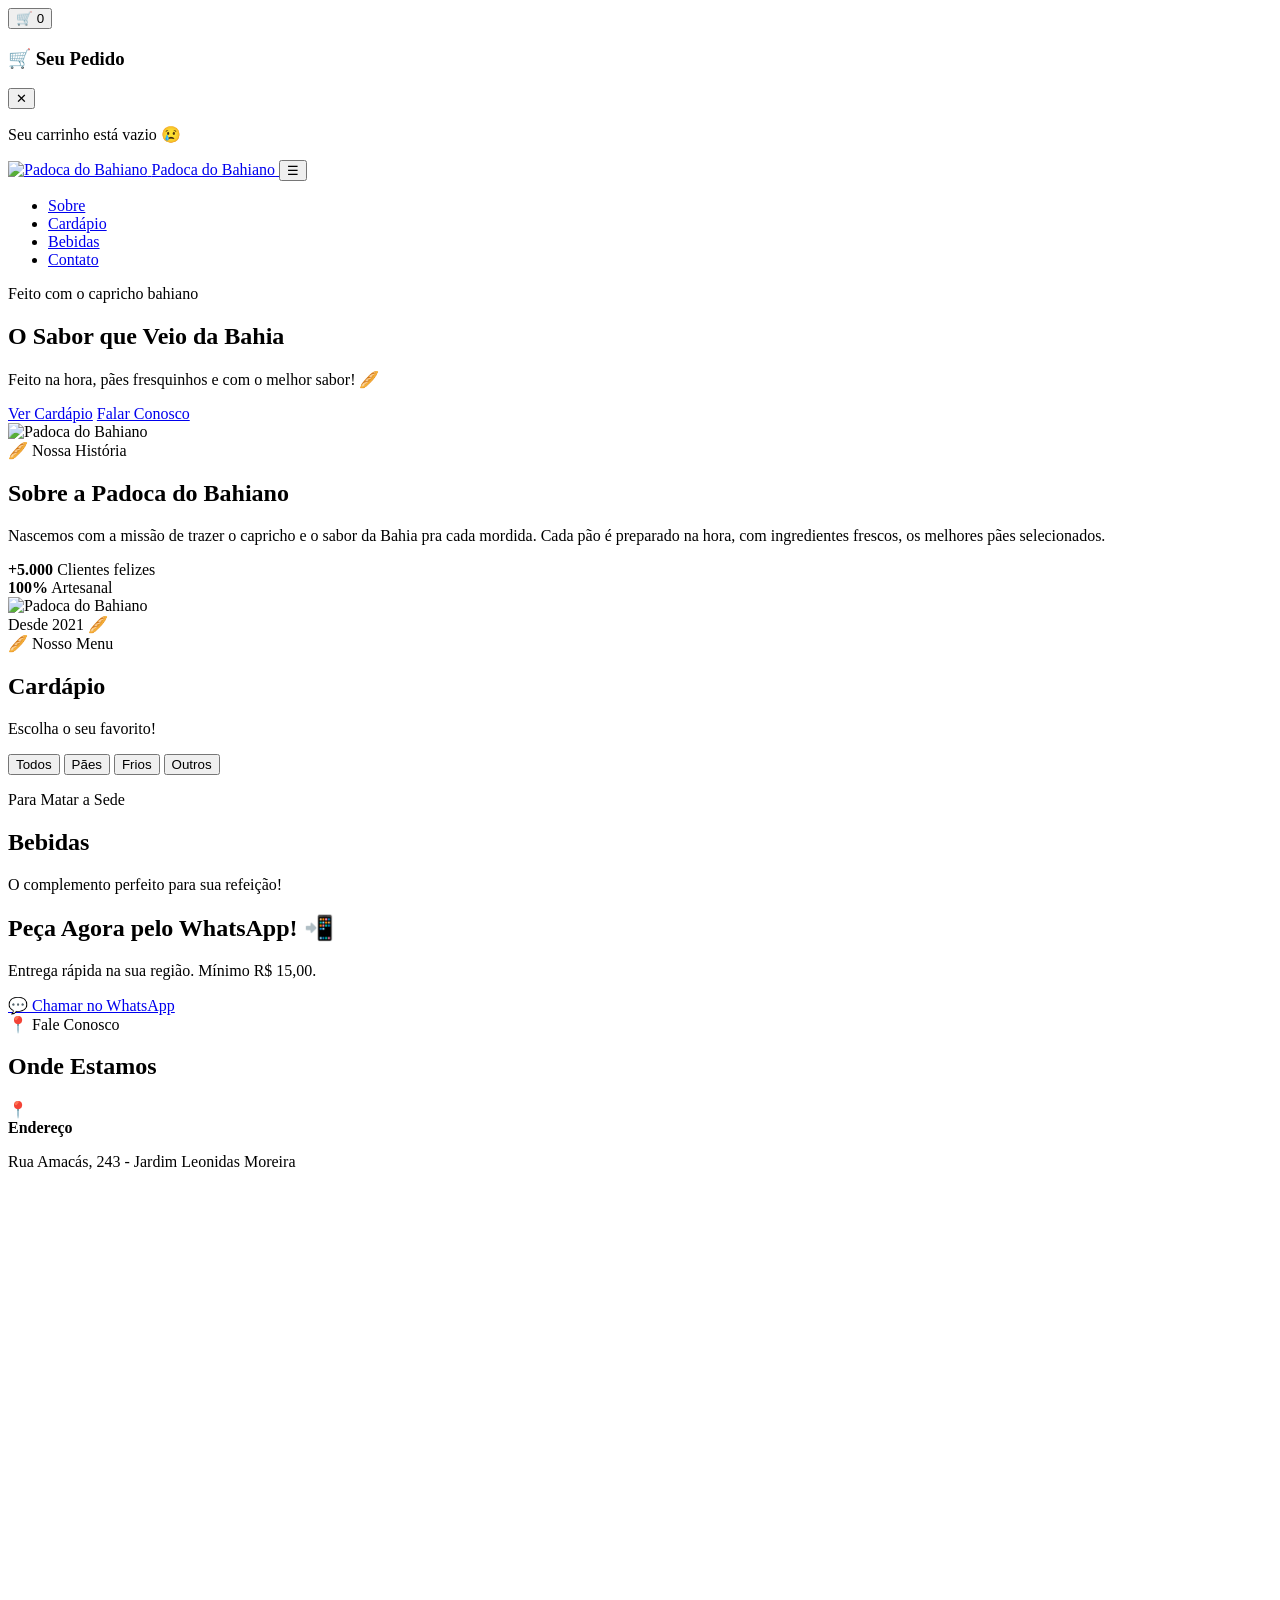
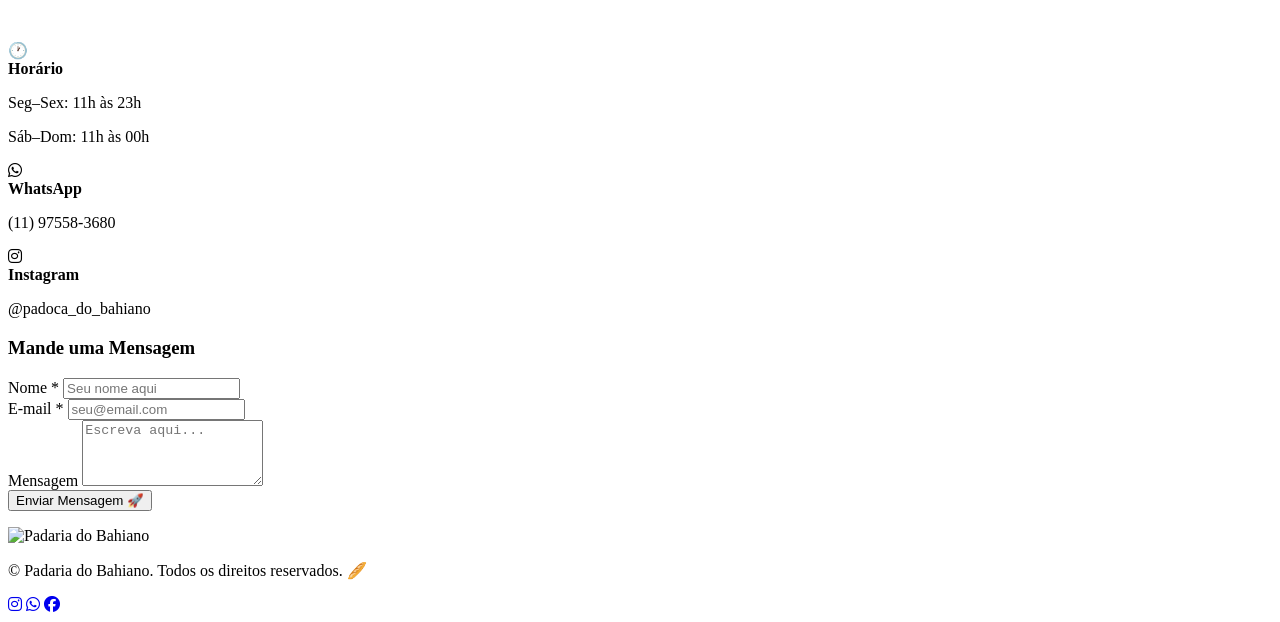
==== index.html @ 5036353f "Add files via upload" ====
<!DOCTYPE html>
<html lang="pt-BR">

<head>
  <meta charset="UTF-8">
  <meta name="viewport" content="width=device-width, initial-scale=1.0">
  <meta name="description" content="Padoca do Bahiano - Padarias artesanais com sabor da Bahia!">
  <title>Padoca do Bahiano</title>

  <!-- Fontes -->
  <link href="https://fonts.googleapis.com/css2?family=Bangers&family=Poppins:wght@300;400;500;700&display=swap"
    rel="stylesheet">

  <!-- Ícone da aba do navegador (favicon) — tamanho 32x32 igual ao do Claude -->
  <link rel="icon" href="img/padaria ico.ico" type="image/pn" sizes="32x32">
  <link rel="stylesheet" href="https://cdnjs.cloudflare.com/ajax/libs/font-awesome/6.5.0/css/all.min.css">

  <link rel="stylesheet" href="css/style.css">
</head>

<body>
  <!-- ============================================
                               CARRINHO FLUTUANTE (fica fixo no canto da tela)
                                      ============================================ -->

  <!-- Botão do carrinho que fica no canto inferior direito -->
  <button class="carrinho-fab" id="btn-carrinho" aria-label="Abrir carrinho">
    🛒 <!-- Emoji de carrinho -->
    <!-- Badge vermelha com a quantidade de itens -->
    <span class="carrinho-badge" id="carrinho-badge">0</span>
  </button>

  <!-- Painel do carrinho (fica escondido até o usuário clicar) -->
  <div class="carrinho-painel" id="carrinho-painel">

    <!-- Cabeçalho do painel do carrinho -->
    <div class="carrinho-header">
      <h3>🛒 Seu Pedido</h3>
      <!-- Botão X para fechar o painel -->
      <button class="carrinho-fechar" id="carrinho-fechar">✕</button>
    </div>

    <!-- Lista de itens no carrinho (preenchida pelo JavaScript) -->
    <ul class="carrinho-lista" id="carrinho-lista">
      <!-- Os itens aparecem aqui dinamicamente -->
    </ul>

    <!-- Mensagem exibida quando o carrinho está vazio -->
    <p class="carrinho-vazio" id="carrinho-vazio">Seu carrinho está vazio 😢</p>

    <!-- Rodapé do carrinho: total e botão de pedido -->
    <div class="carrinho-footer" id="carrinho-footer" style="display:none">
      <!-- Linha do total -->
      <div class="carrinho-total">
        <span>Total:</span>
        <!-- O valor é atualizado pelo JavaScript -->
        <strong id="carrinho-total-valor">R$ 0,00</strong>
      </div>
      <!-- Botão que manda o pedido pelo WhatsApp -->
      <a href="#" class="btn btn-whatsapp btn-pedido" id="btn-pedido" target="_blank">
        💬 Fazer Pedido pelo WhatsApp
      </a>
      <!-- Botão para esvaziar o carrinho -->
      <button class="btn-limpar" id="btn-limpar">🗑️ Limpar Carrinho</button>
    </div>
  </div>

  <!-- Fundo escuro atrás do carrinho (fecha ao clicar) -->
  <div class="carrinho-overlay" id="carrinho-overlay"></div>
  <!-- HEADER / MENU DO TOPO -->
  <header class="site-header">
    <div class="container header-inner">

      <!-- Logo com imagem sem fundo -->
      <a href="#" class="logo">
        <img src="img/logo padaria.png" alt="Padoca do Bahiano" class="logo-img">
        <span class="logo-texto">Padoca do Bahiano</span>
      </a>

      <!-- Botão hambúrguer para celular -->
      <button class="menu-toggle" id="menu-toggle" aria-label="Abrir menu">☰</button>

      <nav>
        <ul class="nav-list" id="nav-list">
          <li><a href="#sobre">Sobre</a></li>
          <li><a href="#cardapio">Cardápio</a></li>
          <li><a href="#bebidas">Bebidas</a></li>
          <li><a href="#contato">Contato</a></li>
        </ul>
      </nav>
    </div>
  </header>

  <main id="conteudo">

    <!-- HERO - SEÇÃO PRINCIPAL COM DESTAQUE -->
    <section class="hero">
      <div class="overlay"></div>
      <div class="container hero-content">
        <div class="badge-hero"> Feito com o capricho bahiano</div>
        <h1>O Sabor que Veio da Bahia</h1>
        <p>Feito na hora, pães fresquinhos e com o melhor sabor! 🥖</p>
        <div class="hero-btns">
          <a href="#cardapio" class="btn btn-principal">Ver Cardápio</a>
          <a href="#contato" class="btn btn-secundario">Falar Conosco</a>
        </div>
      </div>
      <!-- Logo grande flutuando no hero -->
      <img src="img/logo padaria.png" alt="Padoca do Bahiano" class="hero-logo-flutuante">
    </section>

    <!-- SEÇÃO SOBRE -->
    <section id="sobre" class="section">
      <div class="container sobre-grid">
        <div class="sobre-texto">
          <span class="tag-secao">🥖 Nossa História</span>
          <h2>Sobre a Padoca do Bahiano</h2>
          <p>
            Nascemos com a missão de trazer o capricho e o sabor da Bahia pra cada mordida.
            Cada pão é preparado na hora, com ingredientes frescos, os melhores pães selecionados.
          </p>
          <div class="sobre-numeros">
            <div class="numero-item">
              <strong>+5.000</strong>
              <span>Clientes felizes</span>
            </div>
            <div class="numero-item">
              <strong>100%</strong>
              <span>Artesanal</span>
            </div>
          </div>
        </div>
        <div class="sobre-imagem">
          <img src="img/TODOS.png" alt="Padoca do Bahiano">
          <div class="sobre-badge">Desde 2021 🥖</div>
        </div>
      </div>
    </section>

    <!-- SEÇÃO CARDÁPIO -->
    <section id="cardapio" class="section section--alt">
      <div class="container">
        <span class="tag-secao">🥖 Nosso Menu</span>
        <h2>Cardápio</h2>
        <p class="secao-sub">Escolha o seu favorito!</p>

        <!-- Filtros do cardápio -->
        <div class="filtros">
          <button class="filtro-btn ativo" data-filtro="todos">Todos</button>
          <button class="filtro-btn" data-filtro="paes">Pães</button>
          <button class="filtro-btn" data-filtro="frios">Frios</button>
          <button class="filtro-btn" data-filtro="outros">Outros</button>
        </div>

        <ul class="cards" id="lista-itens"></ul>
      </div>
    </section>

    <!-- SEÇÃO BEBIDAS -->
    <section id="bebidas" class="section">
      <div class="container">
        <span class="tag-secao">Para Matar a Sede</span>
        <h2>Bebidas</h2>
        <p class="secao-sub">O complemento perfeito para sua refeição!</p>
        <ul class="cards" id="lista-bebidas"></ul>
      </div>
    </section>

    <!-- BANNER DESTAQUE -->
    <section class="banner-destaque">
      <div class="container banner-content">
        <h2>Peça Agora pelo WhatsApp! 📲</h2>
        <p>Entrega rápida na sua região. Mínimo R$ 15,00.</p>
        <a href="https://wa.me/5511975383680" target="_blank" class="btn btn-whatsapp">
          💬 Chamar no WhatsApp
        </a>
      </div>
    </section>

    <!-- SEÇÃO CONTATO -->
    <section id="contato" class="section section--alt">
      <div class="container contato-grid">
        <div class="contato-info">
          <span class="tag-secao">📍 Fale Conosco</span>
          <h2>Onde Estamos</h2>
          <div class="info-item">
            <span class="info-icone">📍</span>
            <div>
              <strong>Endereço</strong>
              <p>Rua Amacás, 243 - Jardim Leonidas Moreira</p>
              <iframe
                src="https://www.google.com/maps/embed?pb=!1m18!1m12!1m3!1d3654.9751998334177!2d-46.781678524839805!3d-23.641059178745145!2m3!1f0!2f0!3f0!3m2!1i1024!2i768!4f13.1!3m3!1m2!1s0x94ce5385d583c091%3A0xad498484ed2ec93!2sRua%20Amac%C3%A1s%2C%20243%20-%20Jardim%20Leonidas%20Moreira%2C%20S%C3%A3o%20Paulo%20-%20SP%2C%2005792-030!5e0!3m2!1spt-BR!2sbr!4v1778008050968!5m2!1spt-BR!2sbr"
                width="600" height="450" style="border:0;" allowfullscreen="" loading="lazy"
                referrerpolicy="no-referrer-when-downgrade" id="mapas"></iframe>
            </div>
          </div>
          <div class="info-item">
            <span class="info-icone">🕐</span>
            <div>
              <strong>Horário</strong>
              <p>Seg–Sex: 11h às 23h</p>
              <p>Sáb–Dom: 11h às 00h</p>
            </div>
          </div>
          <div class="info-item">
            <i class="fab fa-whatsapp"></i></a>
            <div>
              <strong>WhatsApp</strong>
              <p>(11) 97558-3680</p>
            </div>
          </div>
          <div class="info-item">
            <i class="fab fa-instagram"></i></a>
            <div>
              <strong>Instagram</strong>
              <p>@padoca_do_bahiano</p>
            </div>
          </div>
        </div>

        <div class="contato-form">
          <h3>Mande uma Mensagem</h3>
          <form class="form" novalidate id="form-contato">
            <div class="field">
              <label for="nome">Nome *</label>
              <input id="nome" name="nome" type="text" required placeholder="Seu nome aqui">
            </div>

            <div class="field">
              <label for="email">E-mail *</label>
              <input id="email" name="email" type="email" required placeholder="seu@email.com">
            </div>

            <div class="field">
              <label for="mensagem">Mensagem</label>
              <textarea id="mensagem" name="mensagem" rows="4" placeholder="Escreva aqui..."></textarea>
            </div>

            <button type="submit" class="btn btn-principal">Enviar Mensagem 🚀</button>
            <p id="form-status" class="form-status"></p>
          </form>
        </div>
      </div>
    </section>

  </main>

  <!-- FOOTER -->
  <section>
    <footer class="site-footer">
      <div class="container footer-inner">
        <img src="img/logo padaria.png" alt="Padaria do Bahiano" class="footer-logo">
        <p>© <span id="ano"></span> Padaria do Bahiano. Todos os direitos reservados. 🥖</p>
        <div class="footer-redes">
          <a href="https://www.instagram.com/" target="_blank"> <i class="fab fa-instagram"></i></a>
          <a href="https://www.whatsapp.com/download?lang=pt" target="_blank"> <i class="fab fa-whatsapp"></i></a>
          <a href="https://www.facebook.com/?locale=pt_BR" target="_blank"> <i class="fab fa-facebook"></i></a>
        </div>
      </div>
    </footer>

  </section>

  <!-- Scripts JavaScript -->
  <section>
    <script src="js/dados.js"></script>
    <script src="js/app.js"></script>
  </section>
</body>

</html>
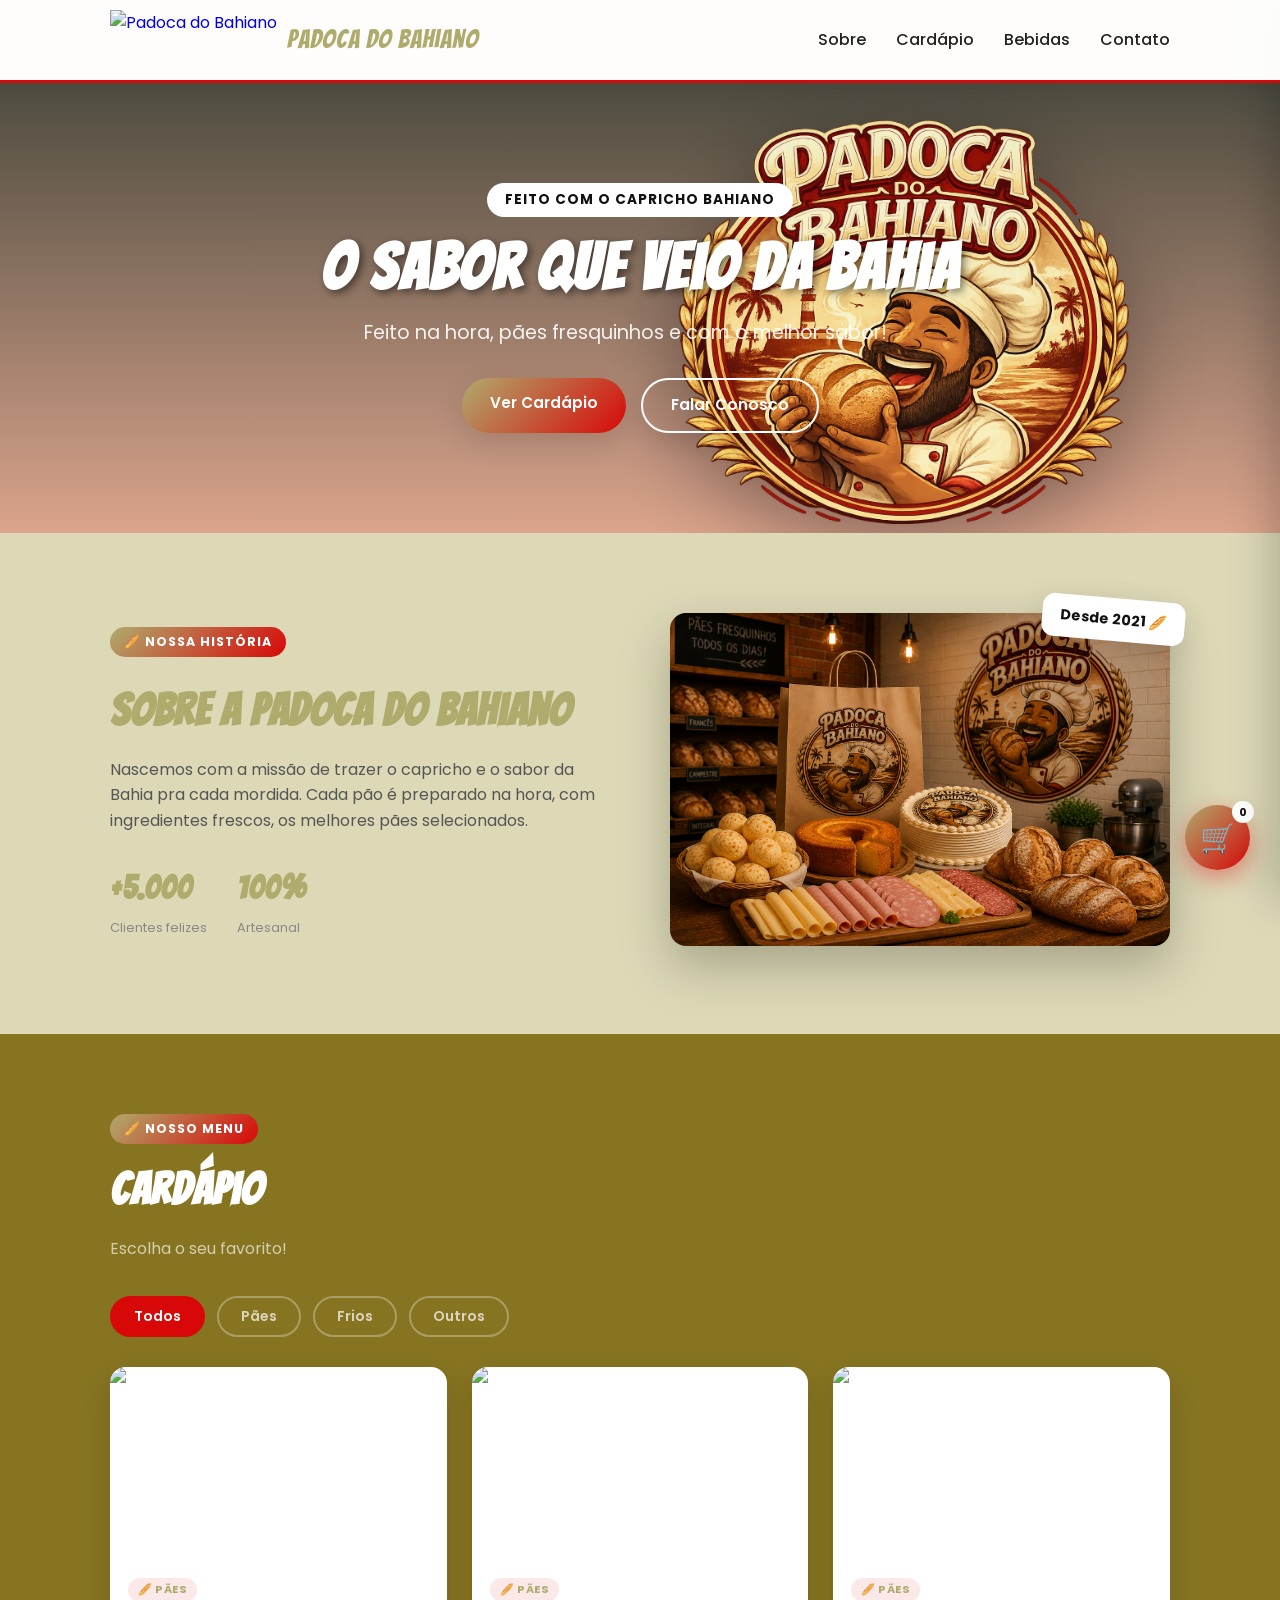
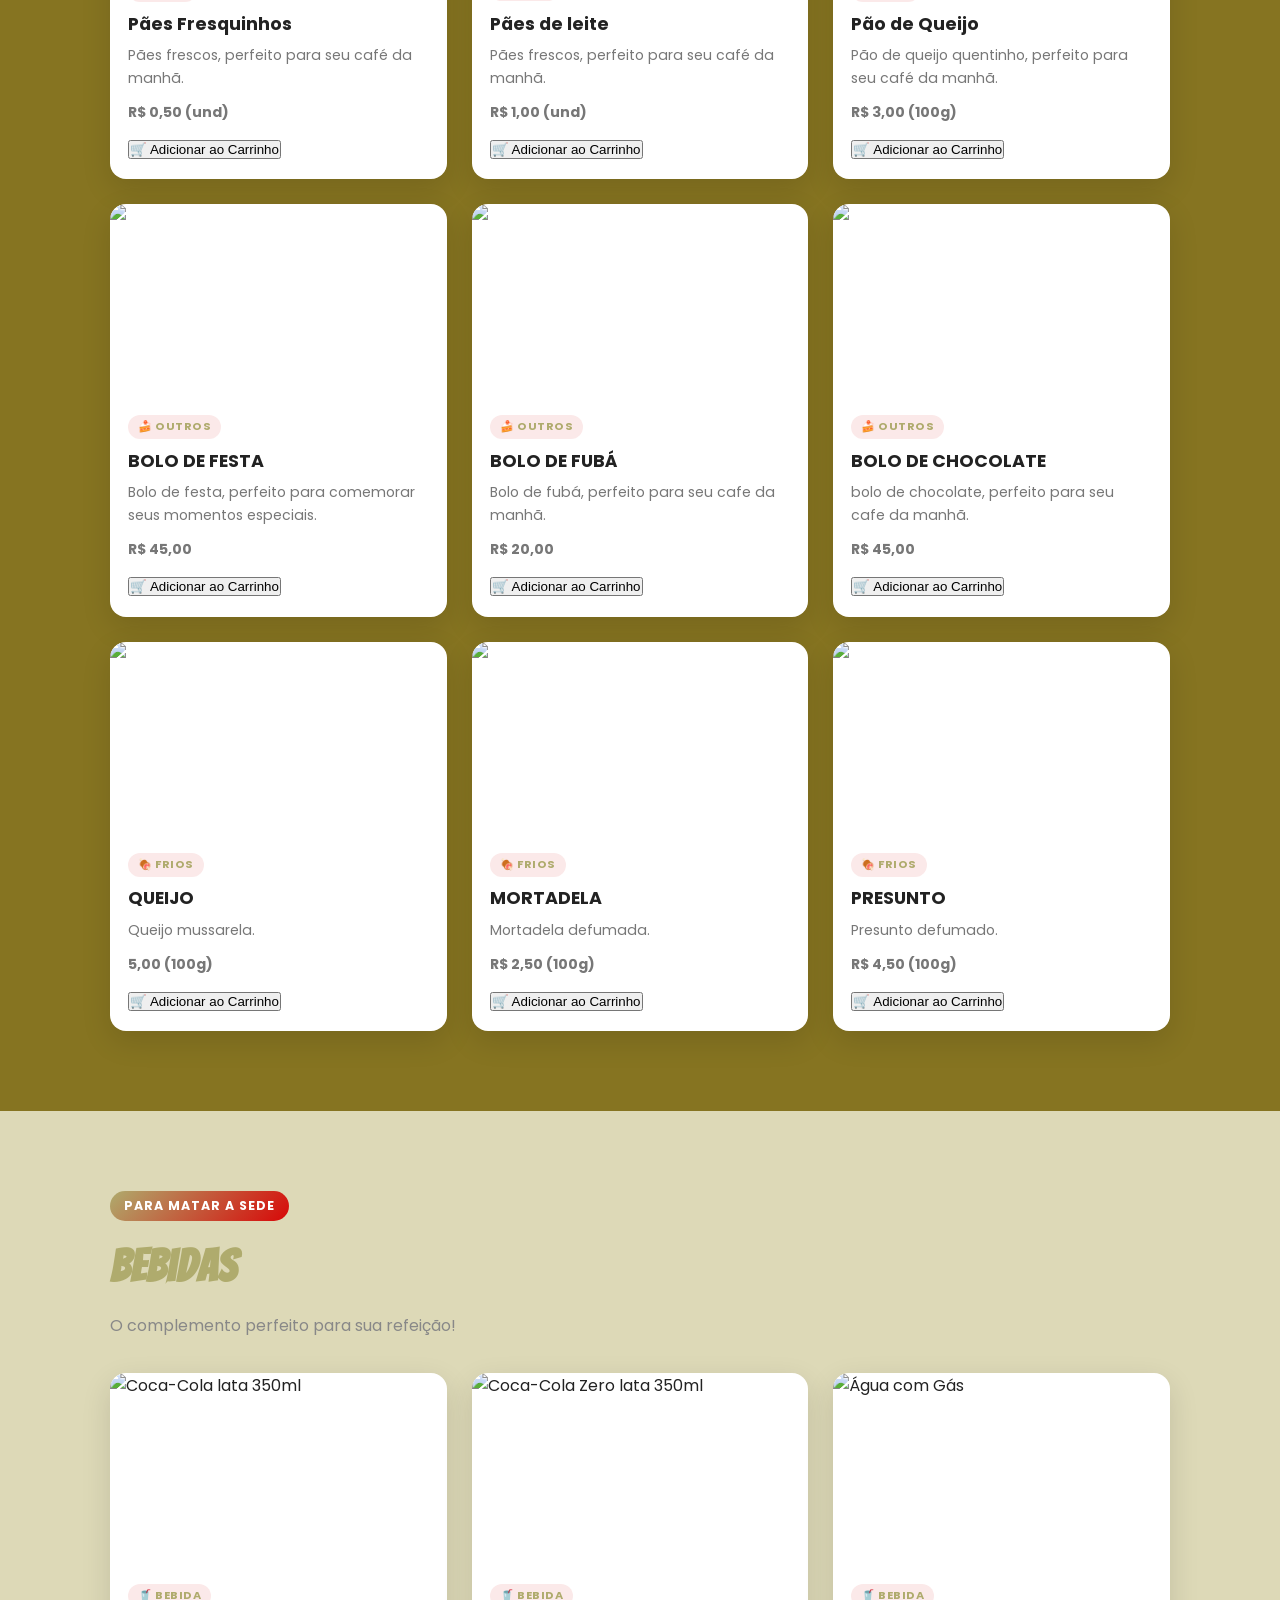
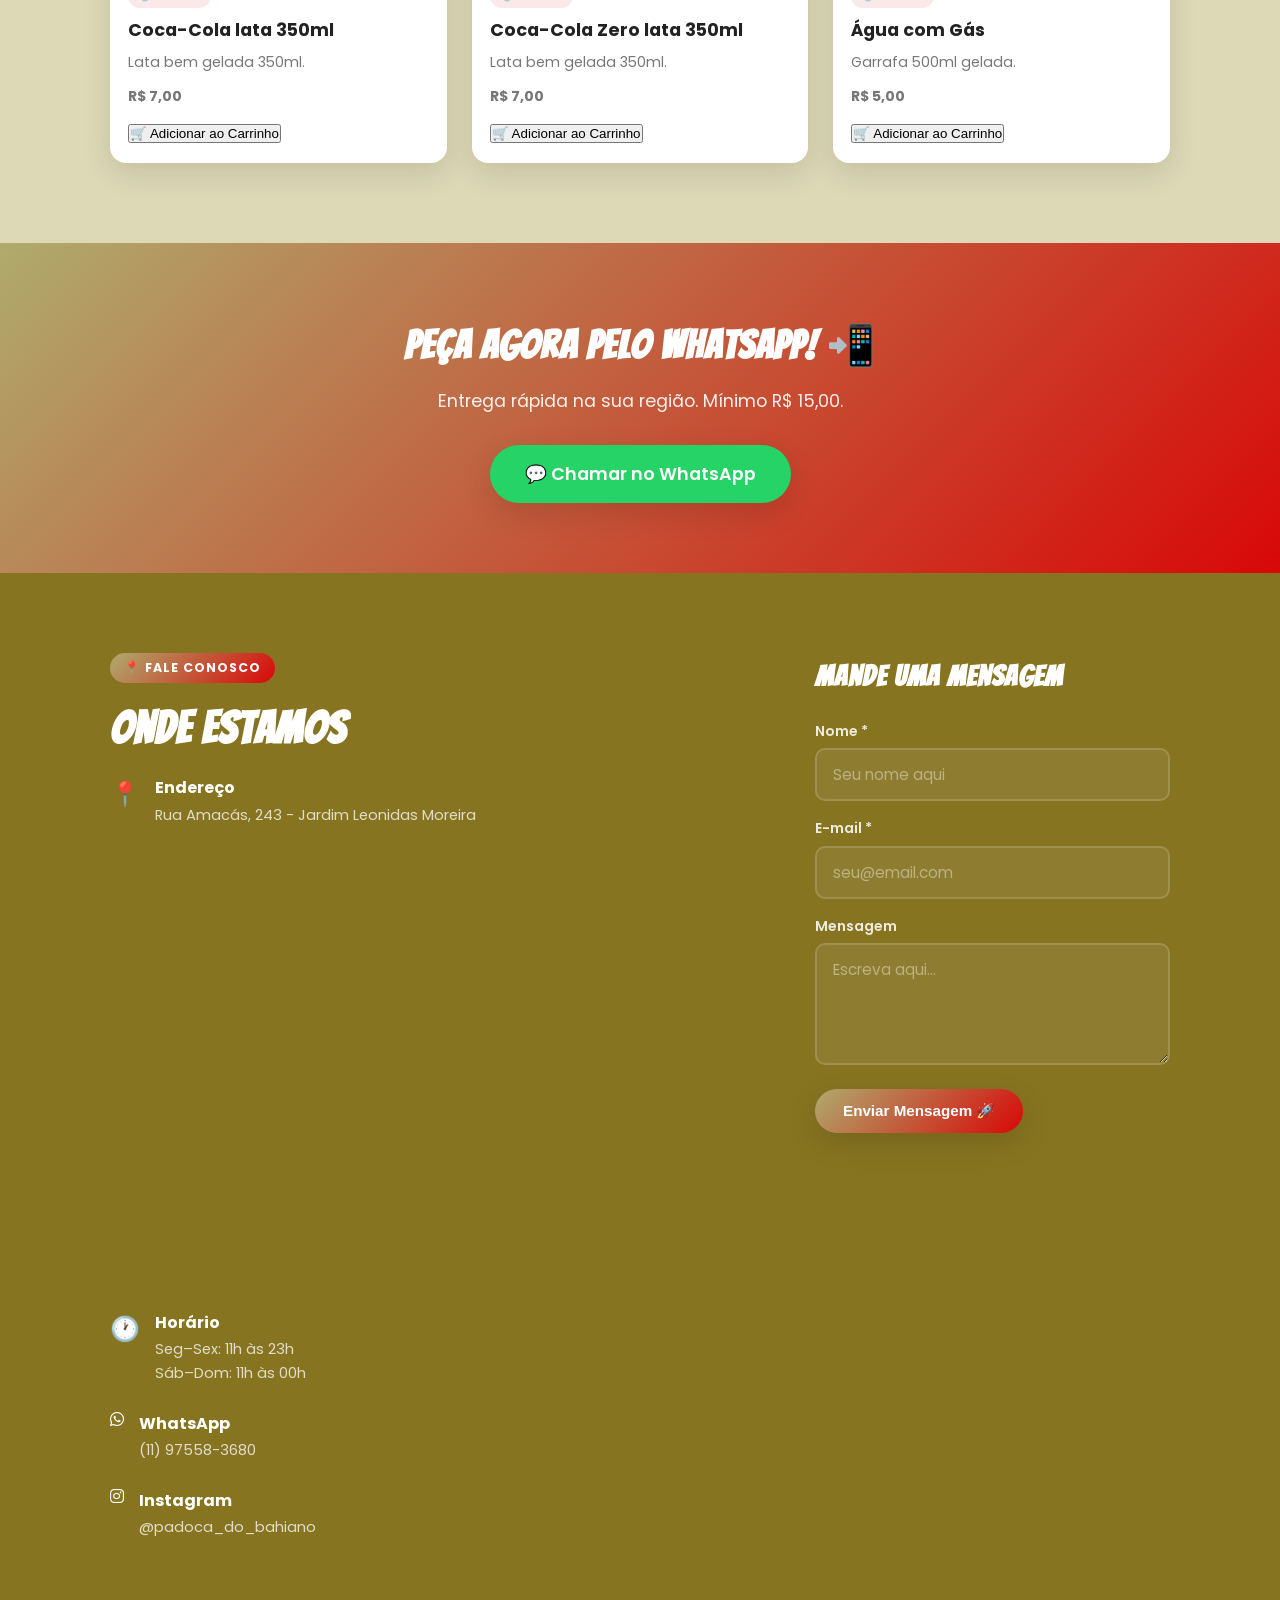
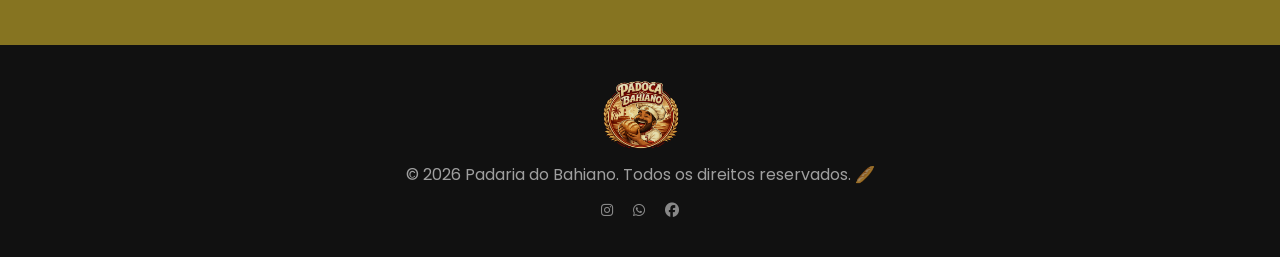
==== commit afb4e4ee: "Update index.html" ====
--- a/index.html
+++ b/index.html
@@ -12,10 +12,10 @@
     rel="stylesheet">
 
   <!-- Ícone da aba do navegador (favicon) — tamanho 32x32 igual ao do Claude -->
-  <link rel="icon" href="img/padaria ico.ico" type="image/pn" sizes="32x32">
+  <link rel="icon" href="padaria ico.ico" type="image/pn" sizes="32x32">
   <link rel="stylesheet" href="https://cdnjs.cloudflare.com/ajax/libs/font-awesome/6.5.0/css/all.min.css">
 
-  <link rel="stylesheet" href="css/style.css">
+  <link rel="stylesheet" href="style.css">
 </head>
 
 <body>
@@ -106,7 +106,7 @@
         </div>
       </div>
       <!-- Logo grande flutuando no hero -->
-      <img src="img/logo padaria.png" alt="Padoca do Bahiano" class="hero-logo-flutuante">
+      <img src="logo padaria.png" alt="Padoca do Bahiano" class="hero-logo-flutuante">
     </section>
 
     <!-- SEÇÃO SOBRE -->
@@ -131,7 +131,7 @@
           </div>
         </div>
         <div class="sobre-imagem">
-          <img src="img/TODOS.png" alt="Padoca do Bahiano">
+          <img src="TODOS.png" alt="Padoca do Bahiano">
           <div class="sobre-badge">Desde 2021 🥖</div>
         </div>
       </div>
@@ -249,7 +249,7 @@
   <section>
     <footer class="site-footer">
       <div class="container footer-inner">
-        <img src="img/logo padaria.png" alt="Padaria do Bahiano" class="footer-logo">
+        <img src="logo padaria.png" alt="Padaria do Bahiano" class="footer-logo">
         <p>© <span id="ano"></span> Padaria do Bahiano. Todos os direitos reservados. 🥖</p>
         <div class="footer-redes">
           <a href="https://www.instagram.com/" target="_blank"> <i class="fab fa-instagram"></i></a>
@@ -263,9 +263,9 @@
 
   <!-- Scripts JavaScript -->
   <section>
-    <script src="js/dados.js"></script>
-    <script src="js/app.js"></script>
+    <script src="dados.js"></script>
+    <script src="app.js"></script>
   </section>
 </body>
 
-</html>+</html>
--- a/style.css
+++ b/style.css
@@ -0,0 +1,1095 @@
+/* =============================================
+   BAHIANO BURGER - CSS COMPLETO
+   Arquivo: css/style.css
+   ============================================= */
+
+/* ---------- VARIÁVEIS DE COR ---------- */
+/* Aqui você pode mudar as cores do site inteiro! */
+:root {
+  --cor-primaria: #afab6d;
+  /* Vermelho principal */
+  --cor-secundaria: #d80808;
+  /* Laranja */
+  --cor-amarelo: #ffffff;
+  /* Amarelo destaque */
+  --cor-fundo: #ddd9b7;
+  /* Fundo levemente creme */
+  --cor-fundo-alt: #867421;
+  /* Fundo escuro (seções alt) */
+  --cor-texto: #222;
+  /* Texto escuro */
+  --cor-branco: #ffffff;
+  --cor-whatsapp: #25d366;
+  /* Verde WhatsApp */
+  --sombra: 0 10px 30px rgba(0, 0, 0, 0.12);
+  --sombra-forte: 0 20px 50px rgba(0, 0, 0, 0.25);
+  --transicao: all 0.3s ease;
+  /* Velocidade das animações */
+  --raio: 16px;
+  /* Arredondamento dos cantos */
+}
+
+/* =============================================
+   SISTEMA DE CARRINHO
+   ============================================= */
+
+/* Botão flutuante do carrinho (canto inferior direito) */
+.carrinho-fab {
+  position: fixed;          /* Fica fixo mesmo ao rolar a página */
+  bottom: 30px;
+  right: 30px;
+  width: 65px;
+  height: 65px;
+  border-radius: 50%;       /* Circular */
+  background: linear-gradient(135deg, var(--cor-primaria), var(--cor-secundaria));
+  color: white;
+  font-size: 1.8rem;
+  border: none;
+  cursor: pointer;
+  box-shadow: 0 8px 25px rgba(214,40,40,0.5);
+  z-index: 500;             /* Fica na frente do conteúdo */
+  transition: var(--transicao);
+  display: flex;
+  align-items: center;
+  justify-content: center;
+}
+
+.carrinho-fab:hover {
+  transform: scale(1.12);
+  box-shadow: 0 12px 35px rgba(214,40,40,0.6);
+}
+
+/* Badge vermelha com a quantidade de itens */
+.carrinho-badge {
+  position: absolute;
+  top: -4px;
+  right: -4px;
+  background: var(--cor-amarelo); /* Amarelo para destacar */
+  color: #111;
+  font-size: 0.7rem;
+  font-weight: 700;
+  width: 22px;
+  height: 22px;
+  border-radius: 50%;
+  display: flex;
+  align-items: center;
+  justify-content: center;
+  font-family: "Poppins", sans-serif;
+}
+
+/* Fundo escuro atrás do painel do carrinho */
+.carrinho-overlay {
+  position: fixed;
+  inset: 0;
+  background: rgba(0,0,0,0.5); /* Preto semitransparente */
+  z-index: 600;
+  display: none;              /* Escondido por padrão */
+  opacity: 0;
+  transition: opacity 0.3s ease;
+}
+
+/* Quando o overlay está ativo (carrinho aberto) */
+.carrinho-overlay.ativo {
+  display: block;
+  opacity: 1;
+}
+
+/* Painel lateral do carrinho */
+.carrinho-painel {
+  position: fixed;
+  top: 0;
+  right: -420px;              /* Começa fora da tela (à direita) */
+  width: 420px;
+  max-width: 100vw;           /* No celular ocupa a tela toda */
+  height: 100vh;
+  background: white;
+  z-index: 700;               /* Fica na frente do overlay */
+  box-shadow: -10px 0 40px rgba(0,0,0,0.2);
+  display: flex;
+  flex-direction: column;     /* Empilha: header, lista, footer */
+  transition: right 0.35s ease; /* Animação de deslizar */
+  overflow: hidden;
+}
+
+/* Quando o carrinho está aberto, desliza para dentro */
+.carrinho-painel.aberto { right: 0; }
+
+/* Cabeçalho do painel */
+.carrinho-header {
+  display: flex;
+  justify-content: space-between;
+  align-items: center;
+  padding: 20px 24px;
+  border-bottom: 2px solid #f0f0f0;
+  background: linear-gradient(135deg, var(--cor-primaria), var(--cor-secundaria));
+  color: white;
+}
+
+.carrinho-header h3 {
+  font-family: "Bangers", cursive;
+  font-size: 1.6rem;
+  letter-spacing: 1px;
+  color: white;
+}
+
+/* Botão X para fechar o carrinho */
+.carrinho-fechar {
+  background: rgba(255,255,255,0.2);
+  border: none;
+  color: white;
+  font-size: 1.2rem;
+  cursor: pointer;
+  width: 36px;
+  height: 36px;
+  border-radius: 50%;
+  display: flex;
+  align-items: center;
+  justify-content: center;
+  transition: var(--transicao);
+}
+
+.carrinho-fechar:hover { background: rgba(255,255,255,0.35); }
+
+/* Lista de itens no carrinho (scroll se tiver muitos) */
+.carrinho-lista {
+  list-style: none;
+  flex: 1;                  /* Ocupa o espaço restante */
+  overflow-y: auto;         /* Scroll vertical se necessário */
+  padding: 16px;
+}
+
+/* Cada item no carrinho */
+.carrinho-item {
+  display: flex;
+  align-items: center;
+  gap: 12px;
+  padding: 12px;
+  border-radius: 12px;
+  margin-bottom: 10px;
+  background: #fafafa;
+  border: 1px solid #f0f0f0;
+  transition: var(--transicao);
+}
+
+.carrinho-item:hover { background: #fff5f0; }
+
+/* Foto do item no carrinho */
+.carrinho-item-img {
+  width: 60px;
+  height: 60px;
+  border-radius: 10px;
+  object-fit: cover;
+  flex-shrink: 0;           /* Não encolhe a imagem */
+}
+
+/* Texto (nome + preço) do item */
+.carrinho-item-info { flex: 1; }
+
+.carrinho-item-nome {
+  font-weight: 700;
+  font-size: 0.9rem;
+  color: var(--cor-texto);
+}
+
+.carrinho-item-preco {
+  font-size: 0.85rem;
+  color: var(--cor-primaria);
+  font-weight: 600;
+  margin-top: 2px;
+}
+
+/* Controles de quantidade (- número +) */
+.carrinho-item-qtd {
+  display: flex;
+  align-items: center;
+  gap: 8px;
+}
+
+/* Botões de + e - */
+.btn-qtd {
+  width: 28px;
+  height: 28px;
+  border-radius: 50%;
+  border: 2px solid var(--cor-secundaria);
+  background: white;
+  color: var(--cor-secundaria);
+  font-size: 1rem;
+  font-weight: 700;
+  cursor: pointer;
+  display: flex;
+  align-items: center;
+  justify-content: center;
+  transition: var(--transicao);
+  line-height: 1;
+}
+
+.btn-qtd:hover {
+  background: var(--cor-secundaria);
+  color: white;
+}
+
+/* Número da quantidade */
+.qtd-num {
+  font-weight: 700;
+  font-size: 1rem;
+  min-width: 20px;
+  text-align: center;
+}
+
+/* Mensagem "carrinho vazio" */
+.carrinho-vazio {
+  text-align: center;
+  color: #aaa;
+  font-size: 0.95rem;
+  padding: 40px 20px;
+}
+
+/* Rodapé do carrinho: total e botões */
+.carrinho-footer {
+  padding: 20px 24px;
+  border-top: 2px solid #f0f0f0;
+  background: #fafafa;
+}
+
+/* Linha do total */
+.carrinho-total {
+  display: flex;
+  justify-content: space-between;
+  align-items: center;
+  margin-bottom: 16px;
+  font-size: 1.1rem;
+}
+
+.carrinho-total strong {
+  font-family: "Bangers", cursive;
+  font-size: 1.8rem;
+  color: var(--cor-primaria);
+  letter-spacing: 1px;
+}
+
+/* Botão de pedido ocupa a largura toda */
+.btn-pedido {
+  display: block;
+  width: 100%;
+  text-align: center;
+  margin-bottom: 10px;
+  font-size: 1rem;
+  padding: 14px;
+}
+
+/* Botão para limpar o carrinho */
+.btn-limpar {
+  display: block;
+  width: 100%;
+  background: none;
+  border: 2px solid #ddd;
+  color: #999;
+  padding: 10px;
+  border-radius: 10px;
+  font-family: "Poppins", sans-serif;
+  font-size: 0.85rem;
+  cursor: pointer;
+  transition: var(--transicao);
+}
+
+.btn-limpar:hover {
+  border-color: var(--cor-primaria);
+  color: var(--cor-primaria);
+}
+
+/* ---------- RESET BÁSICO ---------- */
+/* Remove margens padrão do navegador */
+*,
+*::before,
+*::after {
+  box-sizing: border-box;
+  margin: 0;
+  padding: 0;
+}
+
+/* ---------- CORPO DA PÁGINA ---------- */
+body {
+  font-family: "Poppins", sans-serif;
+  background: var(--cor-fundo);
+  color: var(--cor-texto);
+  line-height: 1.6;
+  overflow-x: hidden;
+  /* Impede scroll horizontal indesejado */
+}
+
+/* ---------- CONTAINER ---------- */
+/* Centraliza e limita largura do conteúdo */
+.container {
+  max-width: 1100px;
+  margin: 0 auto;
+  padding: 0 20px;
+}
+
+/* =============================================
+   HEADER - BARRA DO TOPO
+   ============================================= */
+.site-header {
+  background: rgba(255, 255, 255, 0.95);
+  backdrop-filter: blur(12px);
+  /* Efeito de vidro fosco */
+  border-bottom: 3px solid var(--cor-secundaria);
+  position: sticky;
+  /* Fica fixo no topo ao rolar */
+  top: 0;
+  z-index: 1000;
+  box-shadow: 0 2px 20px rgba(0, 0, 0, 0.08);
+}
+
+.header-inner {
+  display: flex;
+  /* Coloca logo e nav lado a lado */
+  justify-content: space-between;
+  align-items: center;
+  padding: 10px 20px;
+}
+
+/* ---------- LOGO ---------- */
+.logo {
+  display: flex;
+  align-items: center;
+  gap: 10px;
+  text-decoration: none;
+  transition: var(--transicao);
+}
+
+.logo:hover {
+  transform: scale(1.05);
+  /* Aumenta levinho ao passar o mouse */
+}
+
+/* Imagem da logo SEM FUNDO */
+.logo-img {
+  height: 60px;
+  width: auto;
+  object-fit: contain;
+  /* A logo PNG já tem fundo transparente, não precisa de mais nada */
+}
+
+.logo-texto {
+  font-family: "Bangers", cursive;
+  /* Fonte estilo quadrinhos */
+  font-size: 1.6rem;
+  color: var(--cor-primaria);
+  letter-spacing: 1px;
+  line-height: 1;
+}
+
+/* ---------- MENU DE NAVEGAÇÃO ---------- */
+.nav-list {
+  list-style: none;
+  display: flex;
+  gap: 30px;
+}
+
+.nav-list a {
+  text-decoration: none;
+  color: var(--cor-texto);
+  font-weight: 500;
+  position: relative;
+  padding-bottom: 4px;
+  transition: var(--transicao);
+}
+
+/* Linha que aparece embaixo do link ao passar o mouse */
+.nav-list a::after {
+  content: "";
+  position: absolute;
+  width: 0%;
+  height: 2px;
+  background: var(--cor-secundaria);
+  left: 0;
+  bottom: 0;
+  transition: var(--transicao);
+}
+
+.nav-list a:hover {
+  color: var(--cor-primaria);
+}
+
+.nav-list a:hover::after {
+  width: 100%;
+}
+
+/* ---------- BOTÃO MENU CELULAR ---------- */
+.menu-toggle {
+  display: none;
+  /* Escondido em telas grandes */
+  background: none;
+  border: 2px solid var(--cor-primaria);
+  color: var(--cor-primaria);
+  font-size: 1.5rem;
+  cursor: pointer;
+  border-radius: 8px;
+  padding: 4px 10px;
+  transition: var(--transicao);
+}
+
+.menu-toggle:hover {
+  background: var(--cor-primaria);
+  color: white;
+}
+
+/* =============================================
+   HERO - SEÇÃO PRINCIPAL (TOPO DA PÁGINA)
+   ============================================= */
+.hero {
+  position: relative;
+  height: 50vh;
+  /* 90% da altura da tela */
+  min-height: 50px;
+  background: url("/img/PADARIA.png") center/cover no-repeat;
+  display: flex;
+  align-items: center;
+  justify-content: center;
+  color: white;
+  text-align: center;
+  overflow: hidden;
+}
+
+/* Camada escura por cima da foto do hero */
+.overlay {
+  position: absolute;
+  inset: 0;
+  /* Cobre tudo: top, right, bottom, left = 0 */
+  background: linear-gradient(to bottom,
+      rgba(0, 0, 0, 0.65),
+      rgba(214, 40, 40, 0.3));
+}
+
+/* Conteúdo do hero fica na frente da overlay */
+.hero-content {
+  position: relative;
+  z-index: 2;
+  animation: fadeUp 0.9s ease;
+  /* Animação de entrada */
+}
+
+/* Badgezinho no topo do hero */
+.badge-hero {
+  display: inline-block;
+  background: var(--cor-amarelo);
+  color: #111;
+  font-weight: 700;
+  font-size: 0.85rem;
+  padding: 6px 18px;
+  border-radius: 30px;
+  margin-bottom: 16px;
+  letter-spacing: 1px;
+  text-transform: uppercase;
+}
+
+.hero h1 {
+  font-family: "Bangers", cursive;
+  font-size: 4rem;
+  line-height: 1.1;
+  margin-bottom: 14px;
+  text-shadow: 3px 3px 8px rgba(0, 0, 0, 0.5);
+  letter-spacing: 2px;
+}
+
+.hero p {
+  font-size: 1.2rem;
+  margin-bottom: 30px;
+  opacity: 0.9;
+}
+
+/* Dois botões lado a lado no hero */
+.hero-btns {
+  display: flex;
+  gap: 15px;
+  justify-content: center;
+  flex-wrap: wrap;
+  /* Em celular, vai pra baixo se não couber */
+}
+
+/* Logo grande flutuando no canto do hero */
+.hero-logo-flutuante {
+  position: absolute;
+  right: 5%;
+  bottom: 0;
+  height: 420px;
+  width: auto;
+  object-fit: contain;
+  z-index: 1;
+  animation: flutuar 3s ease-in-out infinite;
+  /* Animação de flutuar */
+  filter: drop-shadow(0 20px 40px rgba(0, 0, 0, 0.4));
+  opacity: 0.92;
+}
+
+/* =============================================
+   BOTÕES
+   ============================================= */
+.btn {
+  display: inline-block;
+  padding: 13px 28px;
+  border-radius: 30px;
+  text-decoration: none;
+  font-weight: 600;
+  font-size: 0.95rem;
+  cursor: pointer;
+  border: none;
+  transition: var(--transicao);
+  box-shadow: var(--sombra);
+}
+
+/* Botão vermelho principal */
+.btn-principal {
+  background: linear-gradient(135deg, var(--cor-primaria), var(--cor-secundaria));
+  color: white;
+}
+
+.btn-principal:hover {
+  transform: translateY(-3px) scale(1.05);
+  box-shadow: var(--sombra-forte);
+}
+
+/* Botão contorno (transparente) */
+.btn-secundario {
+  background: transparent;
+  color: white;
+  border: 2px solid white;
+}
+
+.btn-secundario:hover {
+  background: white;
+  color: var(--cor-primaria);
+  transform: translateY(-3px);
+}
+
+/* Botão verde WhatsApp */
+.btn-whatsapp {
+  background: var(--cor-whatsapp);
+  color: white;
+  font-size: 1.1rem;
+  padding: 15px 35px;
+}
+
+.btn-whatsapp:hover {
+  transform: translateY(-4px) scale(1.05);
+  box-shadow: 0 15px 35px rgba(37, 211, 102, 0.4);
+}
+
+/* =============================================
+   SEÇÕES GENÉRICAS
+   ============================================= */
+.section {
+  padding: 80px 0;
+}
+
+/* Seção com fundo alternativo (escuro) */
+.section--alt {
+  background: var(--cor-fundo-alt);
+  color: white;
+}
+
+.section--alt h2,
+.section--alt p {
+  color: white;
+}
+
+/* Tag pequena acima do título */
+.tag-secao {
+  display: inline-block;
+  background: linear-gradient(135deg, var(--cor-primaria), var(--cor-secundaria));
+  color: white;
+  font-size: 0.78rem;
+  font-weight: 700;
+  padding: 5px 14px;
+  border-radius: 20px;
+  text-transform: uppercase;
+  letter-spacing: 1px;
+  margin-bottom: 10px;
+}
+
+h2 {
+  font-family: "Bangers", cursive;
+  font-size: 2.8rem;
+  color: var(--cor-primaria);
+  margin-bottom: 10px;
+  letter-spacing: 1px;
+}
+
+.secao-sub {
+  color: #888;
+  margin-bottom: 35px;
+  font-size: 1rem;
+}
+
+.section--alt .secao-sub {
+  color: rgba(255, 255, 255, 0.65);
+}
+
+/* =============================================
+   SEÇÃO SOBRE
+   ============================================= */
+.sobre-grid {
+  display: grid;
+  grid-template-columns: 1fr 1fr;
+  /* Duas colunas iguais */
+  gap: 60px;
+  align-items: center;
+}
+
+.sobre-texto h2 {
+  margin-top: 8px;
+}
+
+.sobre-texto p {
+  color: #555;
+  margin-bottom: 14px;
+}
+
+/* Números (ex: +5.000 clientes) */
+.sobre-numeros {
+  display: flex;
+  gap: 30px;
+  margin-top: 30px;
+}
+
+.numero-item strong {
+  display: block;
+  font-family: "Bangers", cursive;
+  font-size: 2rem;
+  color: var(--cor-primaria);
+  letter-spacing: 1px;
+}
+
+.numero-item span {
+  font-size: 0.8rem;
+  color: #888;
+}
+
+/* Foto do hambúrguer no sobre */
+.sobre-imagem {
+  position: relative;
+}
+
+.sobre-imagem img {
+  width: 100%;
+  border-radius: var(--raio);
+  box-shadow: var(--sombra-forte);
+  transition: var(--transicao);
+}
+
+.sobre-imagem img:hover {
+  transform: scale(1.02);
+}
+
+/* Badge "Desde 2020" em cima da foto */
+.sobre-badge {
+  position: absolute;
+  top: -15px;
+  right: -15px;
+  background: var(--cor-amarelo);
+  color: #111;
+  font-weight: 700;
+  padding: 10px 18px;
+  border-radius: 12px;
+  font-size: 0.9rem;
+  box-shadow: var(--sombra);
+  transform: rotate(5deg);
+  /* Levinho inclinado */
+}
+
+/* =============================================
+   CARDS DO CARDÁPIO
+   ============================================= */
+.cards {
+  list-style: none;
+  display: grid;
+  grid-template-columns: repeat(auto-fit, minmax(260px, 1fr));
+  gap: 25px;
+  padding: 0;
+}
+
+.card {
+  background: var(--cor-branco);
+  border-radius: var(--raio);
+  overflow: hidden;
+  box-shadow: var(--sombra);
+  transition: var(--transicao);
+  cursor: pointer;
+}
+
+.card:hover {
+  transform: translateY(-10px) scale(1.02);
+  box-shadow: var(--sombra-forte);
+}
+
+/* Wrapper da imagem com overflow hidden para o zoom funcionar */
+.card-img-wrap {
+  overflow: hidden;
+  height: 190px;
+}
+
+.card img {
+  width: 100%;
+  height: 190px;
+  object-fit: cover;
+  transition: var(--transicao);
+  display: block;
+}
+
+.card:hover img {
+  transform: scale(1.1);
+  /* Zoom na imagem ao passar o mouse */
+}
+
+.card-content {
+  padding: 18px;
+}
+
+.card-content h3 {
+  font-size: 1.1rem;
+  font-weight: 700;
+  margin-bottom: 6px;
+  color: var(--cor-texto);
+}
+
+.card-content p {
+  font-size: 0.88rem;
+  color: #777;
+  margin-bottom: 12px;
+}
+
+.preco {
+  color: var(--cor-primaria);
+  font-weight: 700;
+  font-size: 1.25rem;
+}
+
+/* Tag de categoria no card */
+.card-tag {
+  display: inline-block;
+  font-size: 0.7rem;
+  font-weight: 700;
+  padding: 3px 10px;
+  border-radius: 20px;
+  background: rgba(214, 40, 40, 0.1);
+  color: var(--cor-primaria);
+  margin-bottom: 8px;
+  text-transform: uppercase;
+  letter-spacing: 0.5px;
+}
+
+/* =============================================
+   FILTROS DO CARDÁPIO
+   ============================================= */
+.filtros {
+  display: flex;
+  gap: 12px;
+  margin-bottom: 30px;
+  flex-wrap: wrap;
+}
+
+.filtro-btn {
+  background: transparent;
+  border: 2px solid rgba(255, 255, 255, 0.3);
+  color: rgba(255, 255, 255, 0.7);
+  padding: 8px 22px;
+  border-radius: 30px;
+  font-family: "Poppins", sans-serif;
+  font-weight: 600;
+  font-size: 0.88rem;
+  cursor: pointer;
+  transition: var(--transicao);
+}
+
+.filtro-btn:hover,
+.filtro-btn.ativo {
+  background: var(--cor-secundaria);
+  border-color: var(--cor-secundaria);
+  color: white;
+}
+
+/* =============================================
+   BANNER DESTAQUE (CHAMADA WHATSAPP)
+   ============================================= */
+.banner-destaque {
+  background: linear-gradient(135deg, var(--cor-primaria), var(--cor-secundaria));
+  padding: 70px 20px;
+  text-align: center;
+  color: white;
+}
+
+.banner-content h2 {
+  color: white;
+  font-size: 2.5rem;
+  margin-bottom: 10px;
+}
+
+.banner-content p {
+  font-size: 1.1rem;
+  opacity: 0.9;
+  margin-bottom: 30px;
+}
+
+/* =============================================
+   SEÇÃO CONTATO
+   ============================================= */
+.contato-grid {
+  display: grid;
+  grid-template-columns: 1fr 1fr;
+  gap: 60px;
+  align-items: start;
+}
+
+/* Itens de informação (endereço, horário...) */
+.info-item {
+  display: flex;
+  gap: 15px;
+  margin-bottom: 25px;
+  align-items: flex-start;
+}
+
+.info-icone {
+  font-size: 1.5rem;
+  flex-shrink: 0;
+  /* Não encolhe o ícone */
+}
+
+.info-item strong {
+  display: block;
+  font-weight: 700;
+  margin-bottom: 3px;
+  color: var(--cor-amarelo);
+}
+
+.info-item p {
+  margin: 0;
+  font-size: 0.92rem;
+  color: rgba(255, 255, 255, 0.75);
+}
+
+/* Formulário de contato */
+.contato-form h3 {
+  font-family: "Bangers", cursive;
+  font-size: 1.8rem;
+  color: var(--cor-amarelo);
+  margin-bottom: 20px;
+  letter-spacing: 1px;
+}
+
+.field {
+  margin-bottom: 16px;
+}
+
+.field label {
+  display: block;
+  font-size: 0.88rem;
+  font-weight: 600;
+  margin-bottom: 6px;
+  color: rgba(255, 255, 255, 0.85);
+}
+
+.form input,
+.form textarea {
+  width: 100%;
+  padding: 13px 16px;
+  border-radius: 10px;
+  border: 2px solid rgba(255, 255, 255, 0.15);
+  background: rgba(255, 255, 255, 0.07);
+  color: white;
+  font-family: "Poppins", sans-serif;
+  font-size: 0.95rem;
+  transition: var(--transicao);
+}
+
+.form input::placeholder,
+.form textarea::placeholder {
+  color: rgba(255, 255, 255, 0.4);
+}
+
+.form input:focus,
+.form textarea:focus {
+  border-color: var(--cor-secundaria);
+  outline: none;
+  background: rgba(255, 255, 255, 0.12);
+}
+
+/* Mensagem de sucesso/erro do formulário */
+.form-status {
+  margin-top: 12px;
+  font-weight: 600;
+  font-size: 0.92rem;
+  min-height: 22px;
+}
+
+/* =============================================
+   FOOTER - RODAPÉ
+   ============================================= */
+.site-footer {
+  background: #111;
+  color: rgba(255, 255, 255, 0.6);
+  padding: 35px 20px;
+  margin-top: 0;
+}
+
+.footer-inner {
+  display: flex;
+  flex-direction: column;
+  align-items: center;
+  gap: 12px;
+  text-align: center;
+}
+
+.footer-logo {
+  height: 70px;
+  width: auto;
+  object-fit: contain;
+  opacity: 0.9;
+}
+
+.footer-redes {
+  display: flex;
+  gap: 20px;
+}
+
+.footer-redes a {
+  color: rgba(255, 255, 255, 0.5);
+  text-decoration: none;
+  font-size: 0.88rem;
+  transition: var(--transicao);
+}
+
+.footer-redes a:hover {
+  color: var(--cor-secundaria);
+}
+
+/* =============================================
+   ANIMAÇÕES
+   ============================================= */
+
+/* Aparece subindo do baixo */
+@keyframes fadeUp {
+  from {
+    opacity: 0;
+    transform: translateY(35px);
+  }
+
+  to {
+    opacity: 1;
+    transform: translateY(0);
+  }
+}
+
+/* Flutua pra cima e pra baixo */
+@keyframes flutuar {
+
+  0%,
+  100% {
+    transform: translateY(0px);
+  }
+
+  50% {
+    transform: translateY(-18px);
+  }
+}
+
+/* Cards surgindo ao entrar na tela */
+.card {
+  animation: fadeUp 0.5s ease both;
+}
+
+/* =============================================
+   RESPONSIVO - CELULAR
+   (regras que entram em telas menores que 768px)
+   ============================================= */
+@media (max-width: 768px) {
+
+  /* Esconde logo flutuante no celular */
+  .hero-logo-flutuante {
+    display: none;
+  }
+
+  /* Título menor */
+  .hero h1 {
+    font-size: 2.4rem;
+  }
+
+  /* Mostra o botão hambúrguer */
+  .menu-toggle {
+    display: block;
+  }
+
+  /* Esconde o menu inicialmente no celular */
+  .nav-list {
+    display: none;
+    flex-direction: column;
+    position: absolute;
+    top: 80px;
+    left: 0;
+    right: 0;
+    background: white;
+    padding: 20px;
+    box-shadow: var(--sombra);
+    gap: 15px;
+    z-index: 999;
+  }
+
+  /* Quando o menu estiver aberto, mostra */
+  .nav-list.aberto {
+    display: flex;
+  }
+
+  /* Seção sobre: uma coluna */
+  .sobre-grid {
+    grid-template-columns: 1fr;
+    gap: 30px;
+  }
+
+  .sobre-badge {
+    display: none;
+  }
+
+  .sobre-numeros {
+    gap: 15px;
+  }
+
+  /* Contato: uma coluna */
+  .contato-grid {
+    grid-template-columns: 1fr;
+    gap: 40px;
+  }
+
+  h2 {
+    font-size: 2.2rem;
+  }
+
+  .banner-content h2 {
+    font-size: 1.8rem;
+  }
+   /* Botão "Adicionar ao carrinho" dentro do card */
+.btn-adicionar {
+  display: block;
+  /* Ocupa a linha toda */
+  width: 100%;
+  margin-top: 10px;
+  padding: 10px;
+  background: linear-gradient(135deg, var(--cor-primaria), var(--cor-secundaria));
+  color: white;
+  border: none;
+  border-radius: 10px;
+  font-family: "Poppins", sans-serif;
+  font-size: 0.88rem;
+  font-weight: 600;
+  cursor: pointer;
+  transition: var(--transicao);
+}
+
+.btn-adicionar:hover {
+  transform: translateY(-2px);
+  box-shadow: 0 6px 20px rgba(214, 40, 40, 0.4);
+}
+
+/* Animação "pulo" quando clica em adicionar */
+.btn-adicionar:active {
+  transform: scale(0.97);
+}
+}
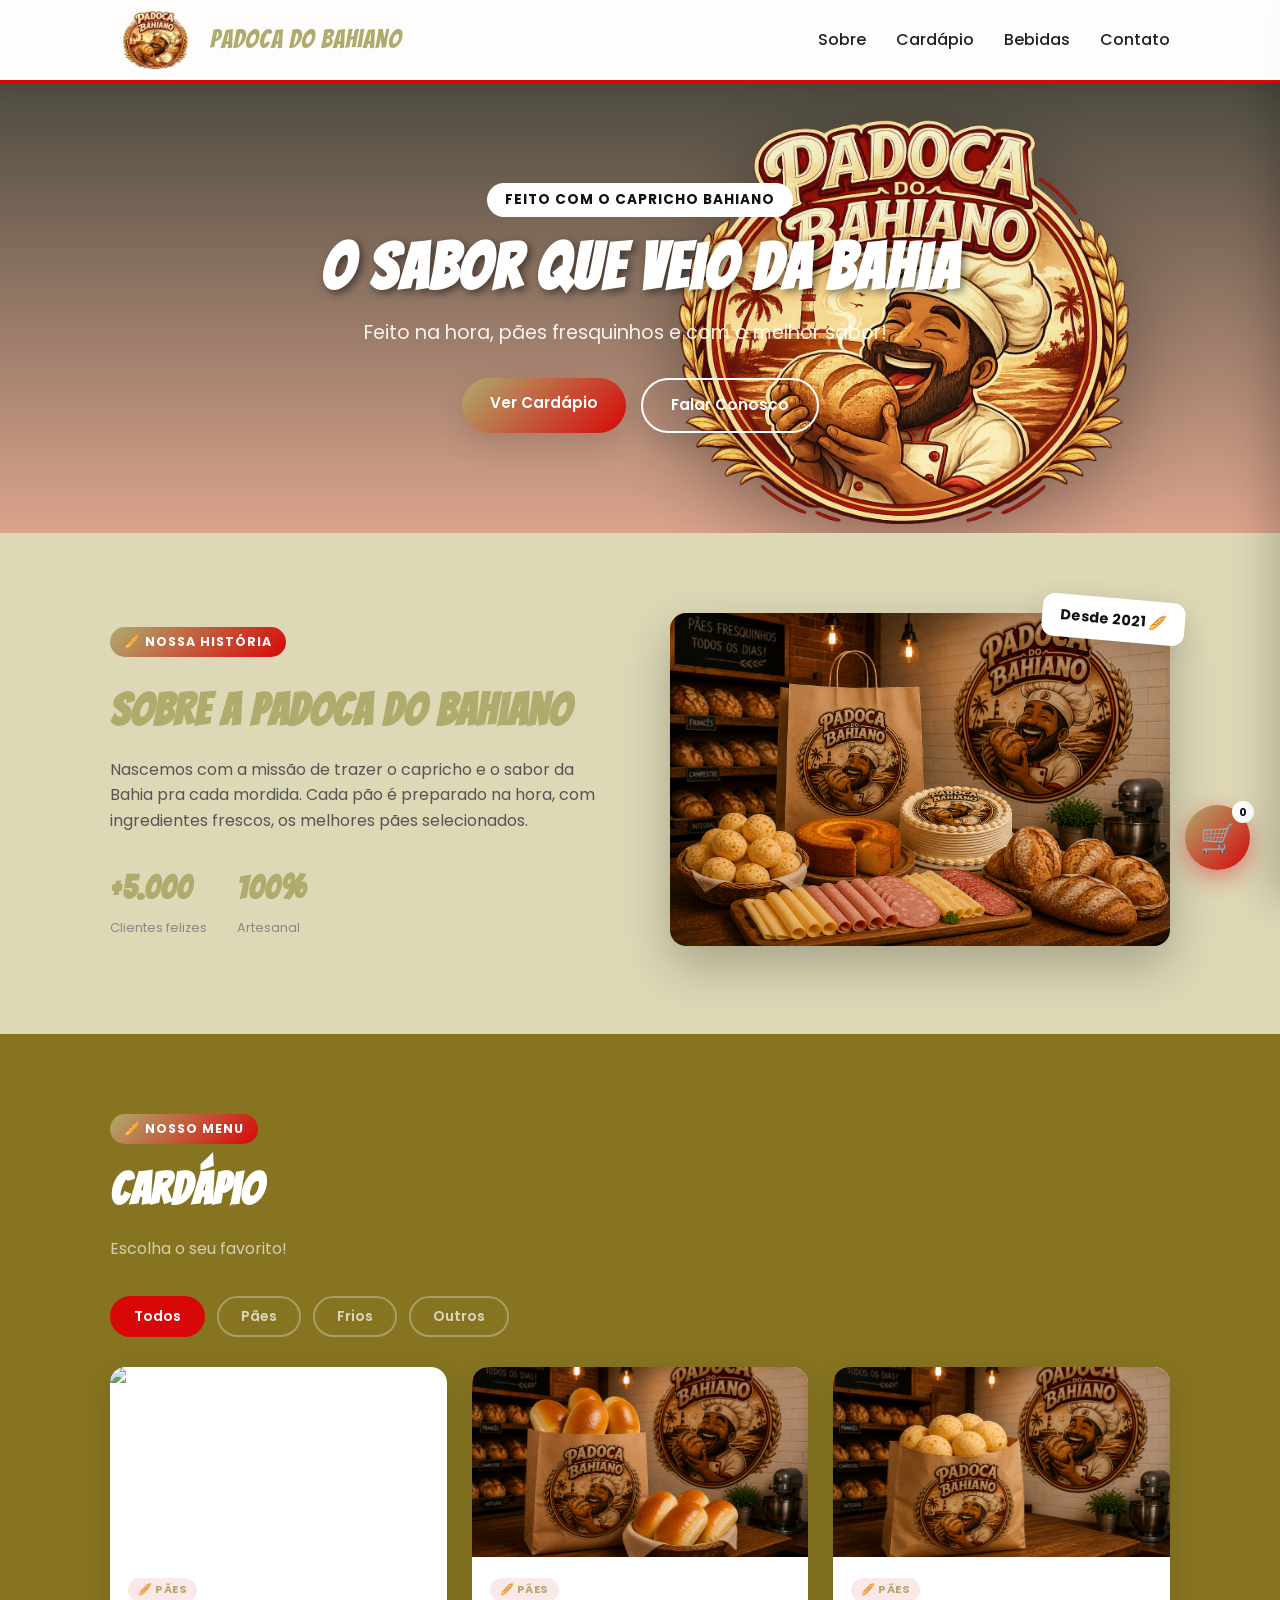
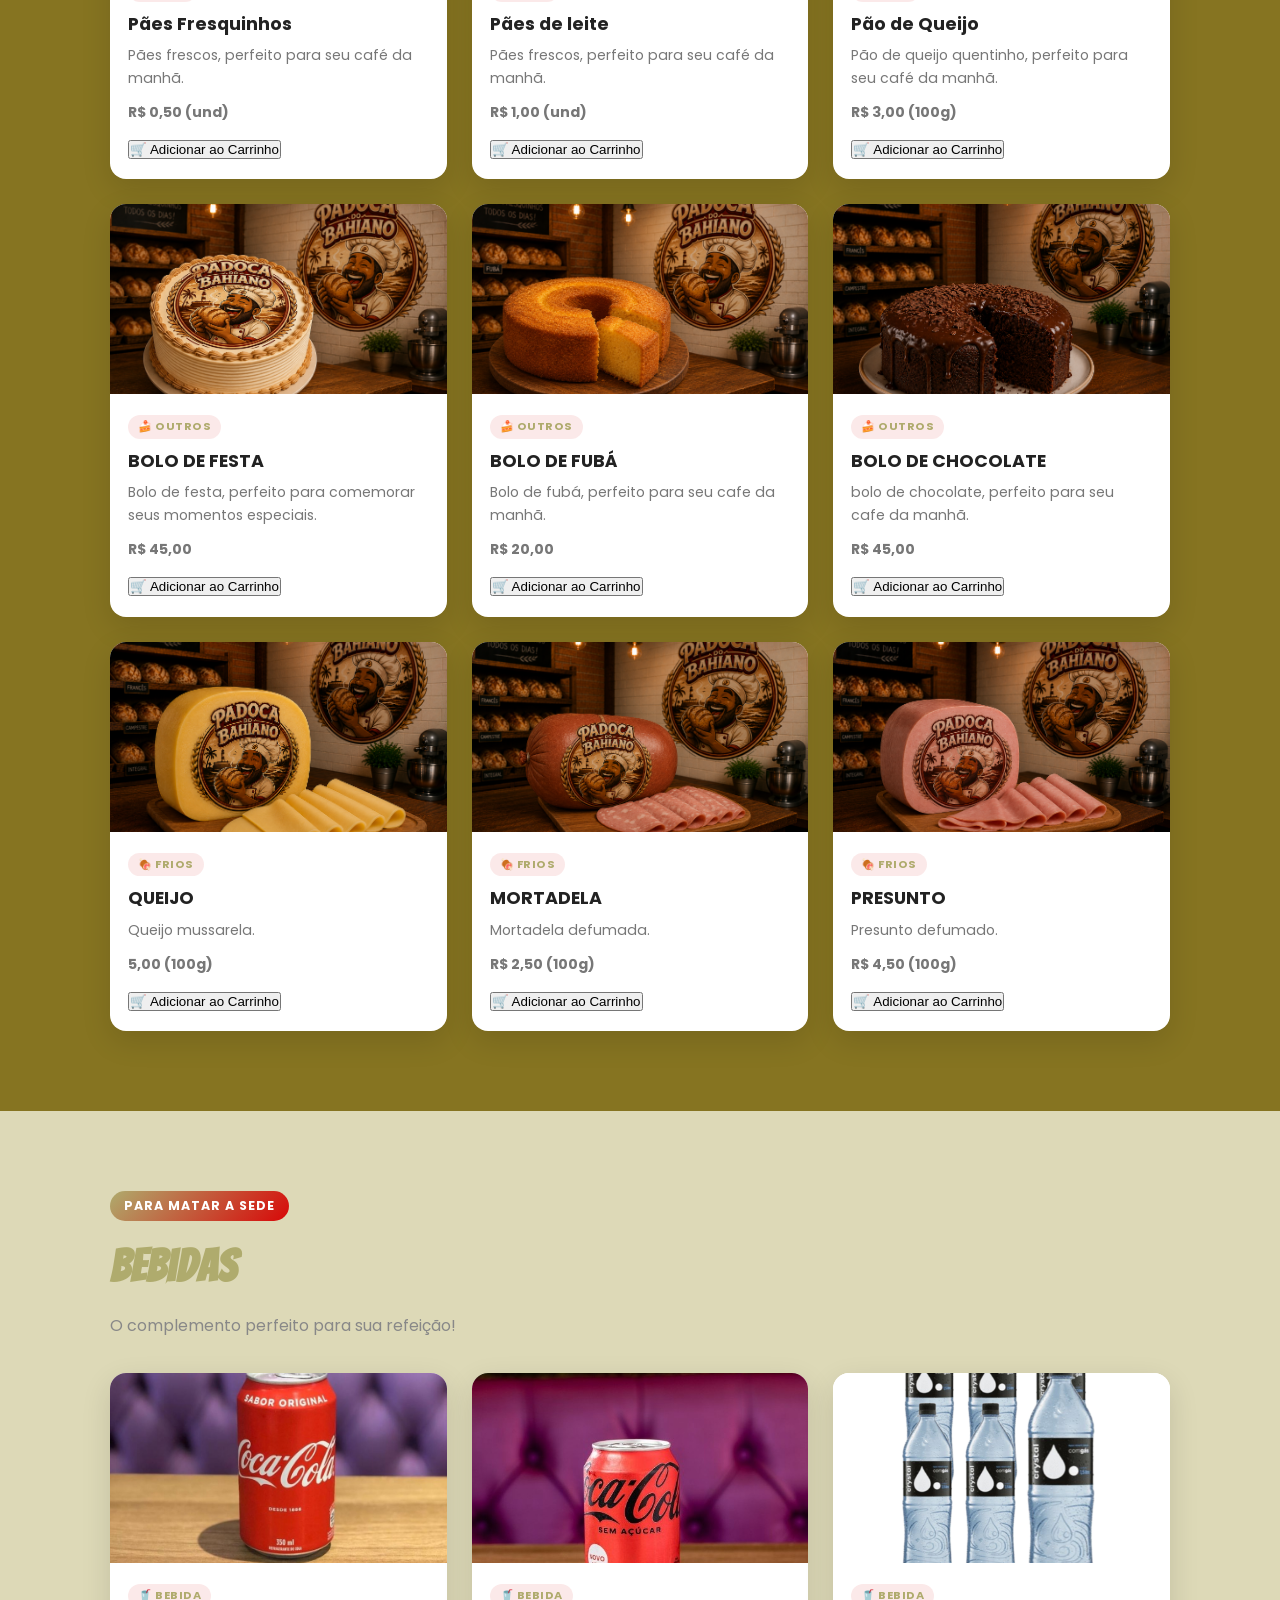
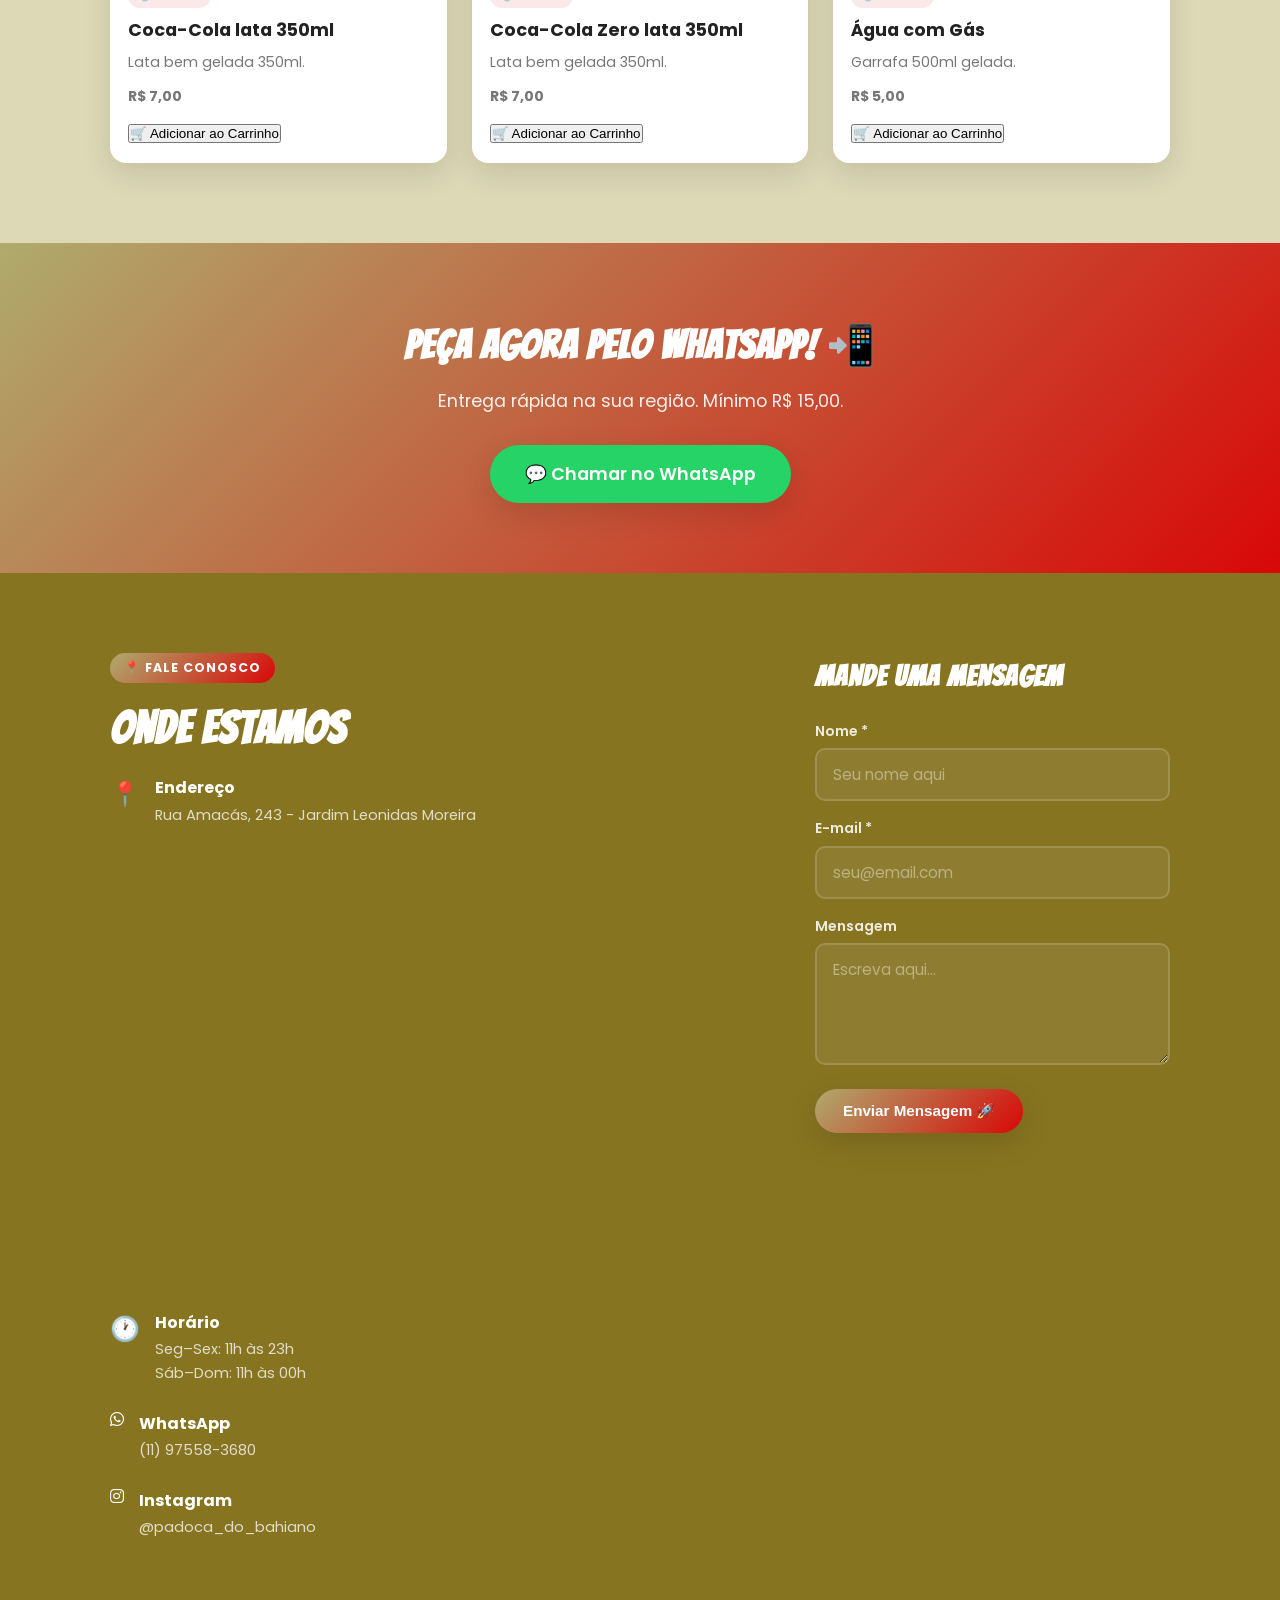
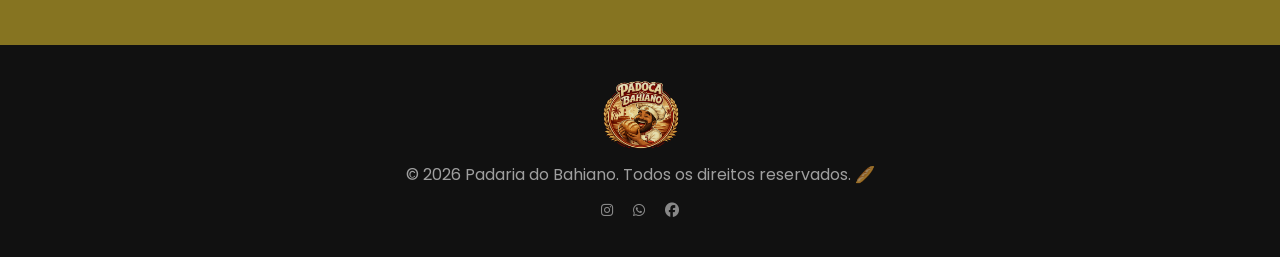
==== commit 7b40bde9: "Update index.html" ====
--- a/index.html
+++ b/index.html
@@ -73,7 +73,7 @@
 
       <!-- Logo com imagem sem fundo -->
       <a href="#" class="logo">
-        <img src="img/logo padaria.png" alt="Padoca do Bahiano" class="logo-img">
+        <img src="logo padaria.png" alt="Padoca do Bahiano" class="logo-img">
         <span class="logo-texto">Padoca do Bahiano</span>
       </a>
 
